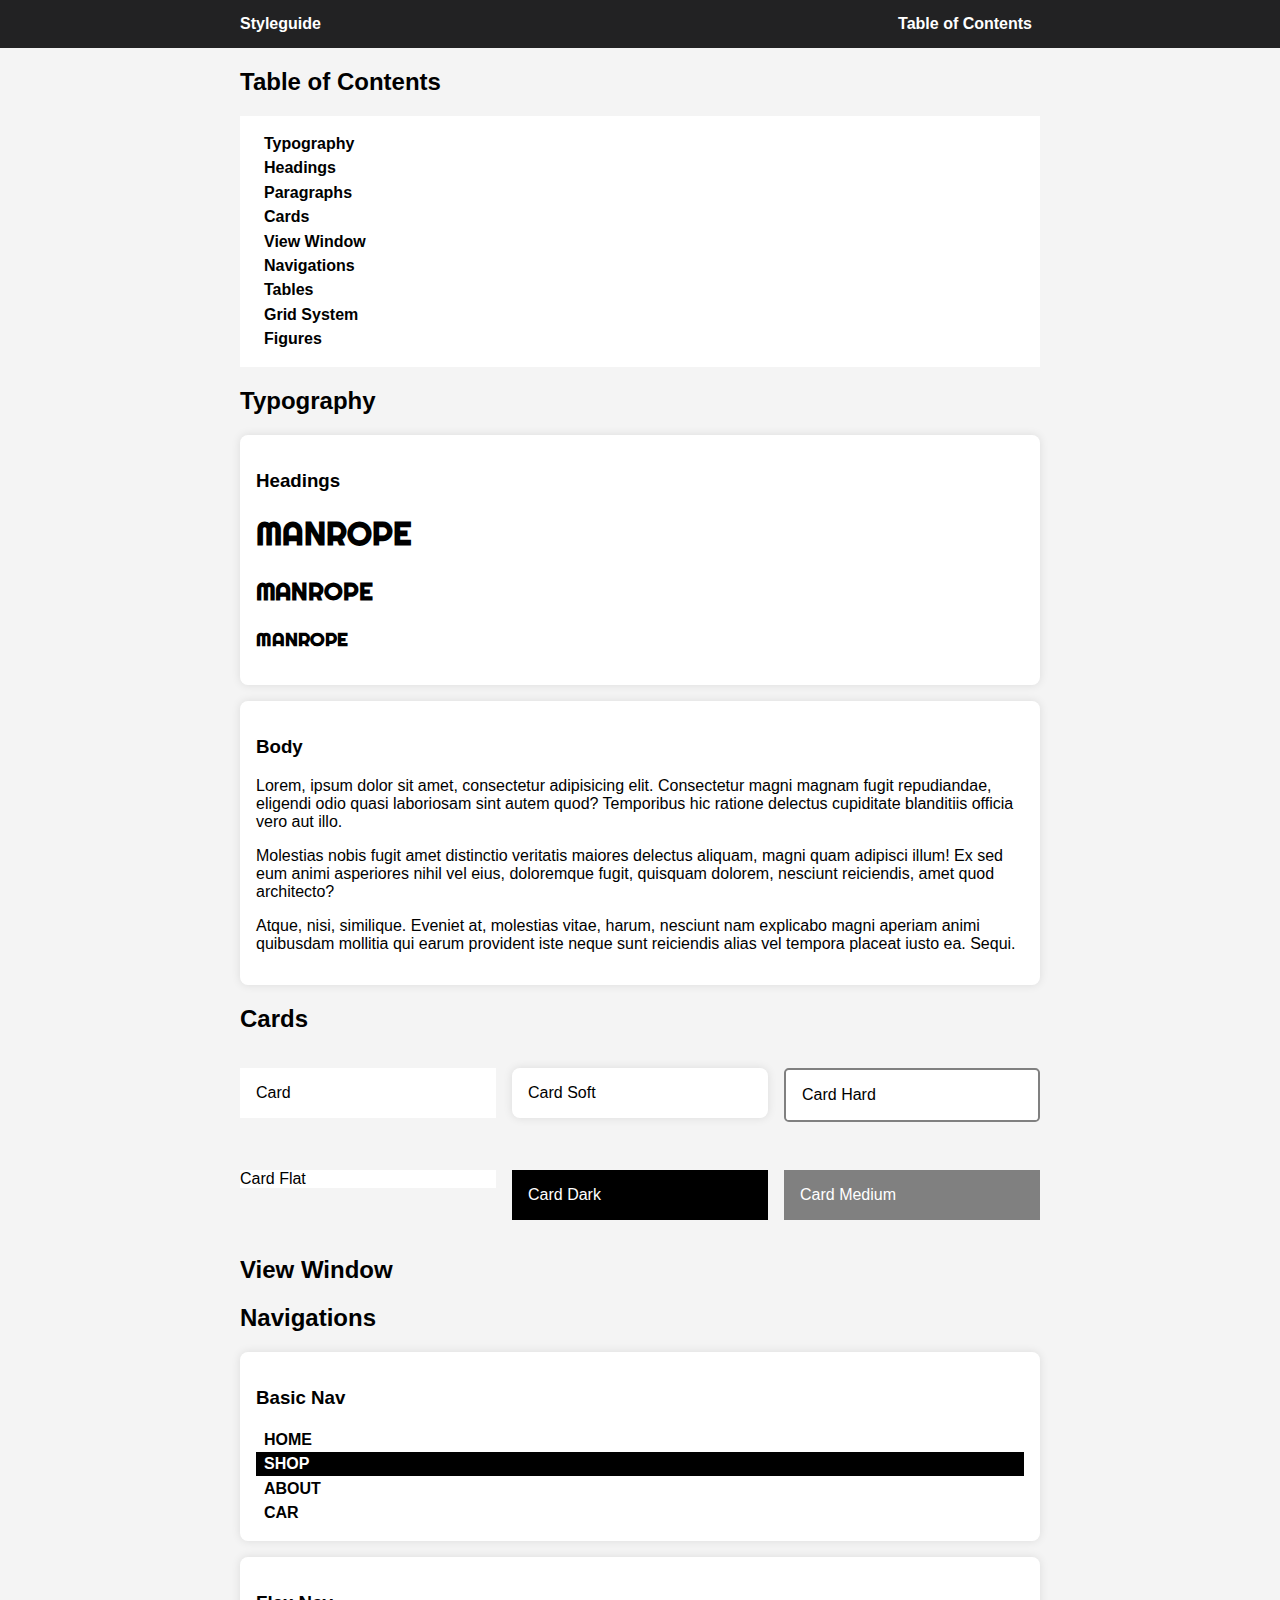
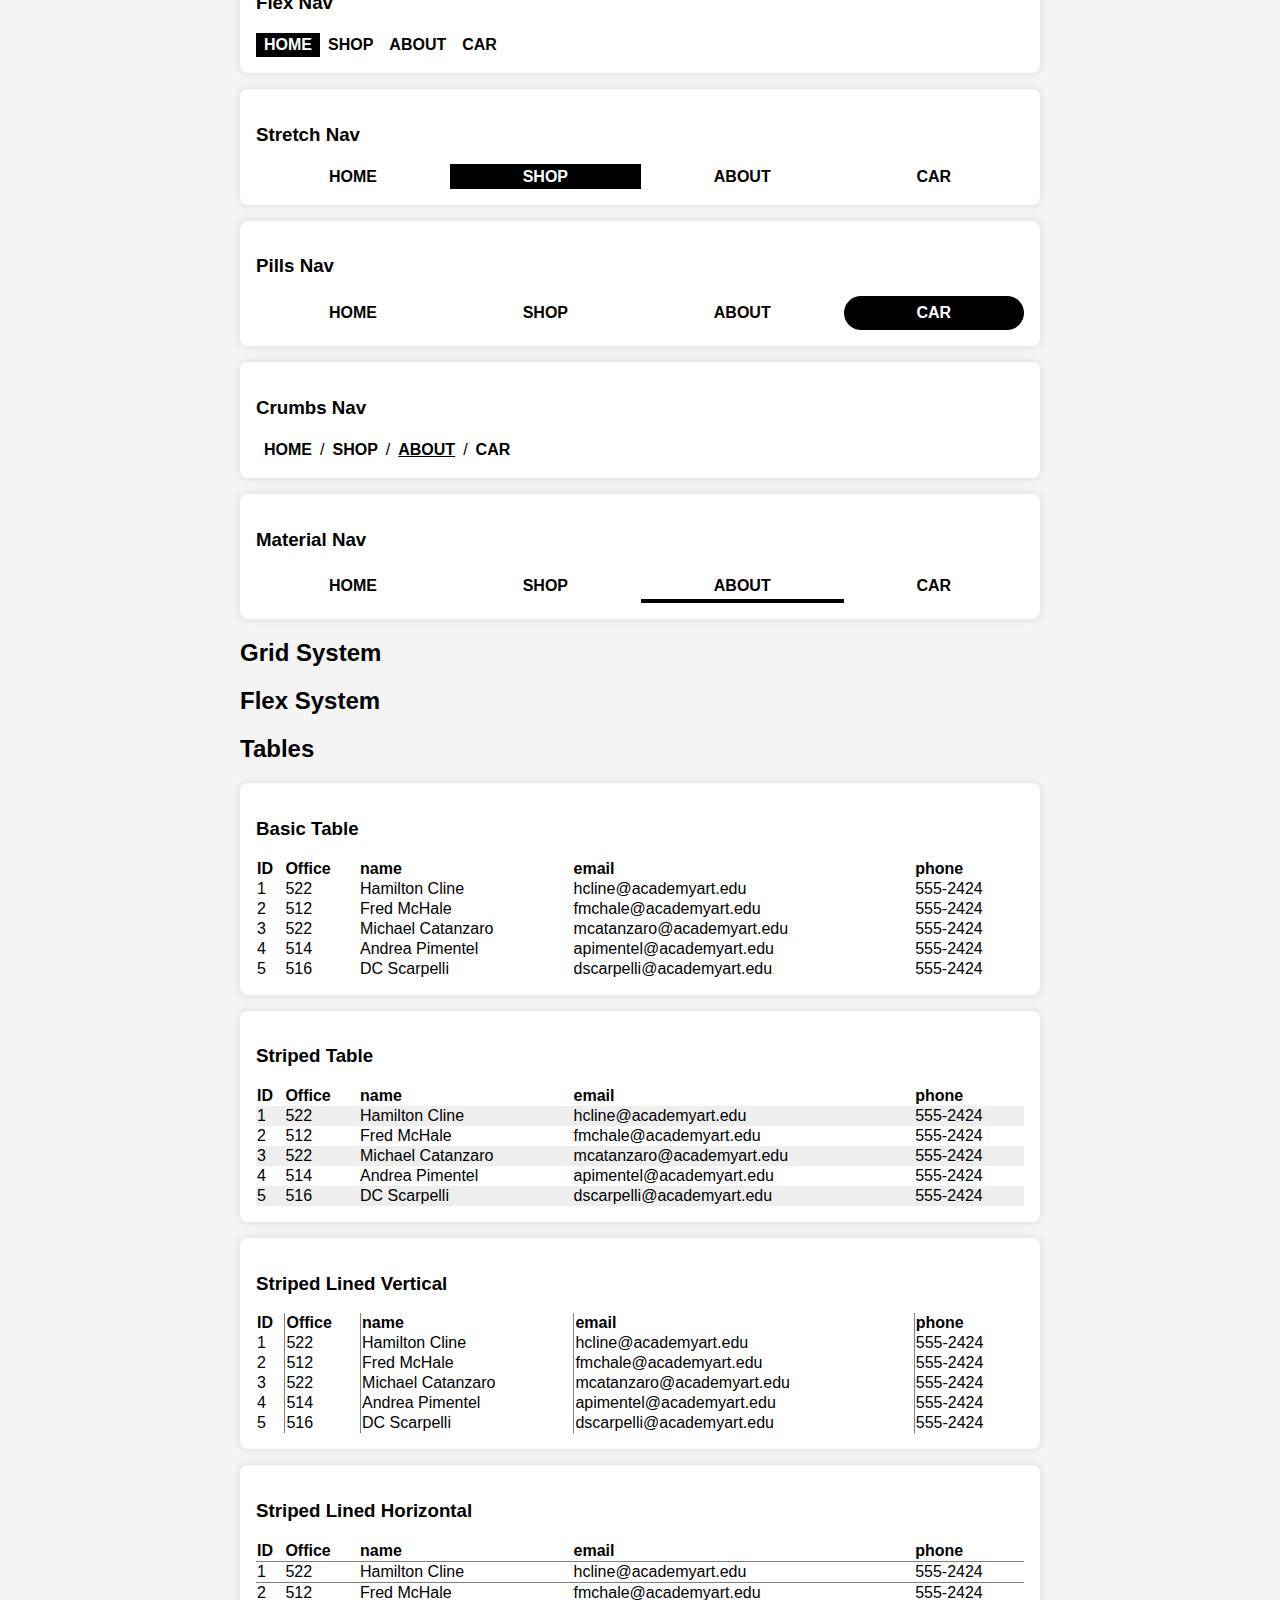
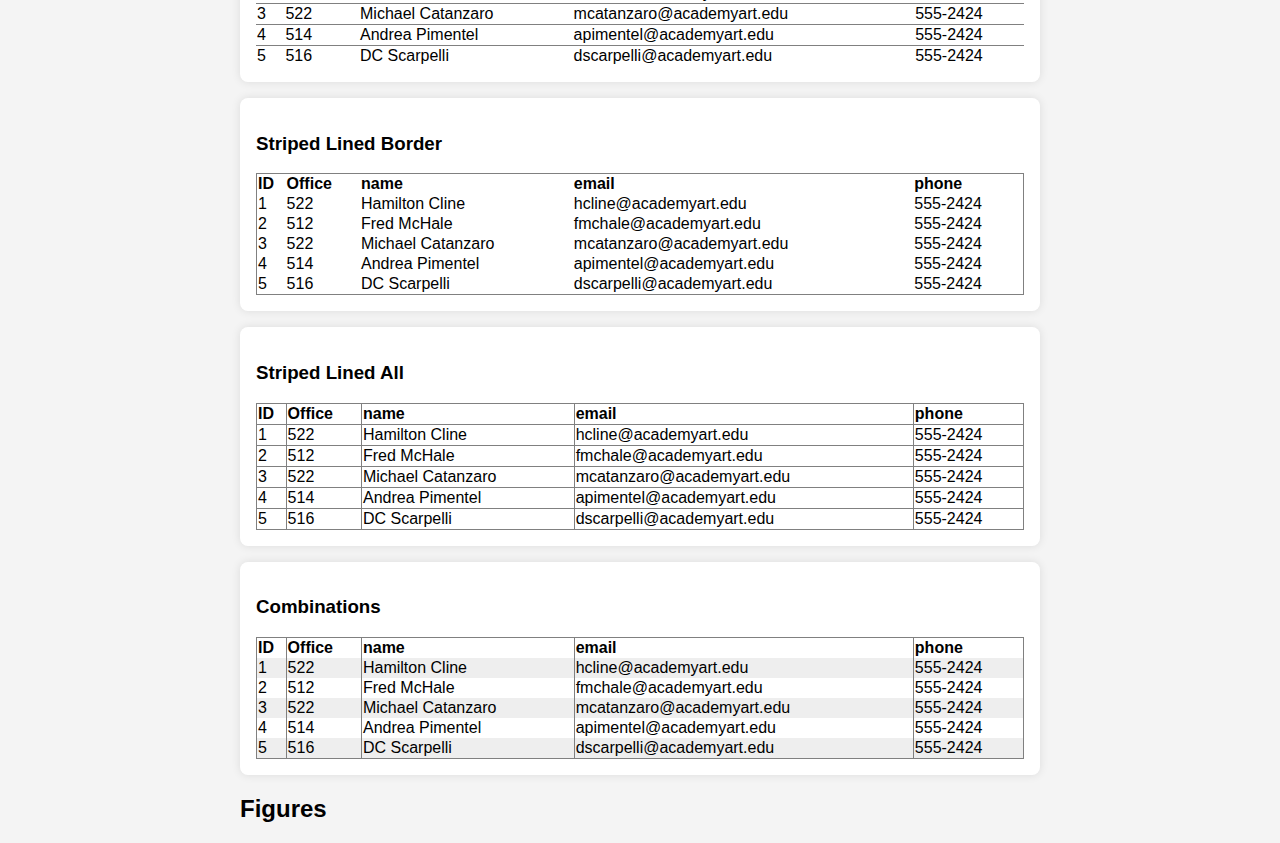
==== lu.zheng/styleguide/index.html @ 6f4f632e "first commit" ====
<!DOCTYPE html>
<html lang="en">
<head>
	<meta charset="UTF-8">
	<title>CSS Styleguide</title>

	<meta name="viewport" content="width=device-width, initial-scale=1.0">

	<link rel="stylesheet" href="../lib/css/styleguide.css">
	<link rel="stylesheet" href="../lib/css/gridsystem.css">
    <link rel="stylesheet" href="../css/storetheme.css">
    <link href="https://fonts.googleapis.com/css2?family=Abril+Fatface&family=Manrope:wght@200&family=Righteous&display=swap" rel="stylesheet">

	<script src="https://code.jquery.com/jquery-3.2.1.min.js"></script>

</head>

<body>
	 
	<header class="navbar">
		<div class="container display-flex">
			<div class="flex-none">
			   <h1>Styleguide</h1>
	        </div>
	        <div class="flex-stretch"></div>
			<nav class="flex-none nav">
			   <ul class="container display-flex">
				  <li><a href="#tablecontents">Table of Contents</a></li>
			   </ul>
			</nav>
		</div>
	</header>

	<div class="container" id="tableofcontents">
		<h2>Table of Contents</h2>
	      <div class="card">
			<nav class="nav">
			  <ul>
				<li><a href="#typography"> Typography </a></li>
			  	<li><a href="#headings"> Headings </a> </li>
			  	<li><a href="#paragraphs"> Paragraphs </a> </li>		    	
				<li><a href="#cards"> Cards </a> </li>
			    <li><a href="#viewwindow"> View Window </a> </li>
			    <li><a href="#navigations"> Navigations </a> </li>
			    <li><a href="#tables"> Tables </a> </li>
			    <li><a href="#gridsystem"> Grid System </a> </li>
			    <li><a href="#figures"> Figures </a> </li>
			  </ul>
			</nav>
		</div>
	</div>

	<div class="container" id="typography">
		<h2>Typography</h2>

		<div class="card soft" id="headings">
			<h3>Headings</h3>
            <h1 id="h1" style="font-family:'Righteous', cursive">MANROPE</h1>
            <h2 id="h1" style="font-family:'Righteous', cursive">MANROPE</h2>
            <h3 id="h1" style="font-family:'Righteous', cursive">MANROPE</h3>
        </div>

		<div class="card soft" id="paragraphs">
            <h3>Body</h3>
			<p>Lorem, ipsum dolor sit amet, consectetur adipisicing elit. Consectetur magni magnam fugit repudiandae, eligendi odio quasi laboriosam sint autem quod? Temporibus hic ratione delectus cupiditate blanditiis officia vero aut illo.</p>
			<p>Molestias nobis fugit amet distinctio veritatis maiores delectus aliquam, magni quam adipisci illum! Ex sed eum animi asperiores nihil vel eius, doloremque fugit, quisquam dolorem, nesciunt reiciendis, amet quod architecto?</p>
			<p>Atque, nisi, similique. Eveniet at, molestias vitae, harum, nesciunt nam explicabo magni aperiam animi quibusdam mollitia qui earum provident iste neque sunt reiciendis alias vel tempora placeat iusto ea. Sequi.</p>
		</div>
	</div>


	<div class="container" id="cards">
		<h2>Cards</h2>
		<div class="grid gap">
			<div class="col-xs-12 col-md-4">
				<div class="card">Card</div>
			</div>
			<div class="col-xs-12 col-md-4">
				<div class="card soft">Card Soft</div>
			</div>
			<div class="col-xs-12 col-md-4">
				<div class="card hard">Card Hard</div>
			</div>
			<div class="col-xs-12 col-md-4">
				<div class="card flat">Card Flat</div>
			</div>
			<div class="col-xs-12 col-md-4">
				<div class="card dark">Card Dark</div>
			</div>
			<div class="col-xs-12 col-md-4">
				<div class="card medium">Card Medium</div>
			</div>
        </div>
	</div>

	<div class="container" id="viewwindow">
		<h2>View Window</h2>
		
	</div>

	<div class="container" id="navigations">
		<h2>Navigations</h2>

		<script>
			const makeNav = (classes='') => {
				const links = ['HOME', 'SHOP', 'ABOUT', 'CAR'];
				let ran = Math.floor(Math.random()*links.length);
				document.write(`
				<div>
				   <nav class="${classes}">
				      <ul>
				      ${links.reduce((r,o,i)=>{
				   	  	return r+`<li class="${ran==i?'active':''}"><a href="#">${o}</a></li>`;
				      },'')}
				      </ul>
				   </nav>
				</div>
				`);
			}
		 </script>

		<div class="card soft">
			<h3>Basic Nav</h3>
			
			<script>makeNav('nav')</script>
		</div>
	
	    <div class="card soft">
			<h3>Flex Nav</h3>
            
            <script>makeNav('nav nav-flex')</script>
	    </div>
		
		<div class="card soft">
			<h3>Stretch Nav</h3>

			<script>makeNav('nav nav-stretch')</script>
		</div>

		<div class="card soft">
			<h3>Pills Nav</h3>
			
			<script>makeNav('nav nav-pills')</script>
		</div>

		<div class="card soft">
			<h3>Crumbs Nav</h3>
			
			<script>makeNav('nav nav-crumbs')</script>
		</div>

		<div class="card soft">
			<h3>Material Nav</h3>
			
			<script>makeNav('nav nav-material')</script>
		</div>

		<script>
			$("#navigations a").on("click", function(e){
				e.preventDefault();
				$(this).closest("li").addClass("active")
				  .siblings().removeClass("active")
			})
		</script>
	</div>





	<div class="container" id="cards">
		<h2>Grid System</h2>

	</div>






	<div class="container" id="cards">
		<h2>Flex System</h2>

	</div>






	<script>
	const makeTable = (classes='') => {
		const head = ['ID','Office','name','email','phone'];
		const body = [
			['522',"Hamilton Cline", 'hcline@academyart.edu','555-2424'],
			['512',"Fred McHale", 'fmchale@academyart.edu','555-2424'],
			['522',"Michael Catanzaro", 'mcatanzaro@academyart.edu','555-2424'],
			['514',"Andrea Pimentel", 'apimentel@academyart.edu','555-2424'],
			['516',"DC Scarpelli", 'dscarpelli@academyart.edu','555-2424'],			
		];

		// let ran = Math.floor(Math.random()*iinks.length);	
		document.write(`
			<table class="${classes}">
			<thead><tr>${head.reduce((r,o)=>r+`<th>${o}</th>`,'')}</tr></thead>
			<tbody>${body.reduce((r,o,i)=>r+
				`<tr>${
					[i+1,...o].reduce((r,o)=>r+`<td>${o}</td>`,'')
				}</tr>`,'')
			}</tbody>
		</table>
		`);
	}
	</script>
	<div class="container" id="tables">
		<h2>Tables</h2>

		<div class="card soft">
			<h3>Basic Table</h3>
			
			<script>makeTable("table")</script>
		</div>

		<div class="card soft">
			<h3>Striped Table</h3>
			
			<script>makeTable("table striped")</script>
		</div>

		<div class="card soft">
			<h3>Striped Lined Vertical</h3>
			
			<script>makeTable("table lined vertical")</script>
		</div>

		<div class="card soft">
			<h3>Striped Lined Horizontal</h3>
			
			<script>makeTable("table lined horizontal")</script>
		</div>

		<div class="card soft">
			<h3>Striped Lined Border</h3>
			
			<script>makeTable("table lined border")</script>
		</div>

		<div class="card soft">
			<h3>Striped Lined All</h3>
			
			<script>makeTable("table lined all")</script>
		</div>

		<div class="card soft">
			<h3>Combinations</h3>
			
			<script>makeTable("table lined vertical border striped")</script>
		</div>




	<div class="container" id="cards">
		<h2>Figures</h2>

	</div>

</body>


</html>
---- lu.zheng/lib/css/styleguide.css ----
*, *::after, *::before {
	box-sizing: border-box;
}

:root {
	--color-neutral-light:#eee;
	--color-neutral-medium:gray;
	--color-neutral-dark:black;

	--color-black: #000;
	--color-white: #fff;

	--header-height: 3rem;
	--spacing: 1rem;



/*	--font-serif: Helvetica, Arial, sans-serif;*/
	--font-sans: Helvetica, Arial, sans-serif;
}

body {
	margin: 0;
	font-size: 100%;
	font-family: var(--font-sans);
}

h1,
h2,
h3,
h4,
h5,
h6 {
   font-family: var(--font-sans);
}

a {
	color: inherit;
	font-weight: bold;
	text-decoration: none;
}

a:hover {
	text-decoration: underline;
}






/* LAYOUT CLASSES */

.container {
	max-width: 800px;
	margin-right: auto;
	margin-left: auto;
}



.display-flex { display:flex; }
.display-inline-flex { display:inline-flex; }
.display-block { display:block }
.display-inline-block { display:inline-block; }

.flex-stretch { flex: 1 1 auto; }
.flex-none { flex: none; }



.flex-align-center { align-items: center; }
.flex-justify-center { justify-content: center; }



/* COMPOMENT CLASS */

.nav ul {
	list-style-type: none;
	margin-top: 0;
	margin-bottom: 0;
	padding-left: 0;

}
	.nav a {
		display: block;
		padding: 0.2em 0.5em;

	}
	.nav a:hover {
		background-color: black;
		color: white;
		text-decoration: none;
	}

	.nav .active a {
		background-color:black ;
		color: white;
	}

.nav-material ul,
.nav-crumbs ul,
.nav-pills ul,
.nav-stretch ul,
.nav-flex ul {
	display: flex;
}

.nav-pills li,
.nav-material li,
.nav-stretch li {
	flex: 1 1 auto;
	text-align: center;
}

.nav-pills a {
	border-radius: 2em;
	padding: 0.5em 1em;
}

.nav-crumbs a {
	display: inline-block;
}
.nav-crumbs .active a,
.nav-crumbs a:hover {
	background-color: transparent;
	color: inherit;
	text-decoration: underline;
}
.nav-crumbs li:not(:first-child)::before {
	content: '/';
}

.nav-material a {
	padding: 0.5em 1em;
	position: relative;
}
.nav-material .active a {
	background-color: transparent;
	color:  inherit;
}
.nav-material a:hover {
	background-color: #e8e8e8;
	color: inherit;
}
.nav-material a::after {
	content: '';
	position: absolute;
	bottom: 0;
	left: 0;
	width: 100%;
	height: 0;
	background-color: black;
	transition: all 0.3s;
}
.nav-material .active a::after {
	height: 4px;
}


.navbar {
	background-color: #222223;
    color: var(--color-white);
    line-height: var(--header-height);
}

	.navbar h1 {
		font-size:1em;
		margin:0;
		font-family: var(--font-sans);
	}

	.navbar a {
		padding: 0 0.5em;
	}



/* CARD */

.card {
	background-color: var(--color-white);
	margin-top: 1em;
	margin-bottom: 1em;
	padding: 1em;
	overflow: hidden;
	position: relative;
}

	.card.soft {
		border-radius: 0.5em;
		box-shadow: 0 0 10px rgba(0, 0, 0, 0.1);
	}


	.card.hard {
		border-radius: 0.3em;
		border: 2px solid var(--color-neutral-medium);
	}


	.card.dark {
		background-color: var(--color-neutral-dark);
		color: white;
	}

	.card.medium {
		background-color: var(--color-neutral-medium);
		color: white;
	}

	.card.flat {
		padding: 0;
	}



/* VIEW-WINDOW */

.view-window {
	height: 10vh;
	position: relative;
	overflow: hidden;
	background-size: cover;
	background-position: center;
	background-attachment: fixed;

}



/*   TABLES   */

.table {
	width: 100%;
	border-collapse: collapse;
}
.table th,
.table td {
	text-align: left;
	padding: 0.2em, 0.5em;
}

.table.striped tbody tr:nth-child(odd) {
	background-color: var(--color-neutral-light);
}

.table.lined.all th:not(:first-child),
.table.lined.all td:not(:first-child),
.table.lined.vertical th:not(:first-child),
.table.lined.vertical td:not(:first-child) {
	border-left: 1px solid var(--color-neutral-medium);
}

.table.lined.horizontal tbody tr,
.table.lined.horizontal tbody tr {
	border-top: 1px solid var(--color-neutral-medium);
}

.table.lined.all tbody tr,
.table.lined.all tbody tr {
	border-top: 1px solid var(--color-neutral-medium);
}

.table.lined.all,
.table.lined.border {
	border: 1px solid var(--color-neutral-medium);
}
---- lu.zheng/lib/css/gridsystem.css ----
.grid {
	display: grid;
	grid-template-columns: repeat(12, 1fr);
}

.grid.ten {
   	grid-template-columns: repeat(10, 1fr);
}

.grid.gap {
	--grid-gap: 1em;
	grid-gap: var(--grid-gap);
	gap: var(--grid-gap);
}

/* Extra Small */
@media (min-width:0) { 
    .gap.xs-large { --grid-gap:2em; }
    .gap.xs-medium { --grid-gap:1em; }
    .gap.xs-small { --grid-gap:0.5em; }

    .col-xs-0 { display:none; }
    .col-xs-1 { grid-column: span 1; }
    .col-xs-2 { grid-column: span 2; }
    .col-xs-3 { grid-column: span 3; }
    .col-xs-4 { grid-column: span 4; }
    .col-xs-5 { grid-column: span 5; }
    .col-xs-6 { grid-column: span 6; }
    .col-xs-7 { grid-column: span 7; }
    .col-xs-8 { grid-column: span 8; }
    .col-xs-9 { grid-column: span 9; }
    .col-xs-10 { grid-column: span 10; }
    .col-xs-11 { grid-column: span 11; }
    .col-xs-12 { grid-column: span 12; }
}

/* Small */
@media (min-width:380px) {
    .gap.sm-large { --grid-gap:2em; }
    .gap.sm-medium { --grid-gap:1em; }
    .gap.sm-small { --grid-gap:0.5em; }

    .col-sm-0 { display:none; }
    .col-sm-1 { grid-column: span 1; }
    .col-sm-2 { grid-column: span 2; }
    .col-sm-3 { grid-column: span 3; }
    .col-sm-4 { grid-column: span 4; }
    .col-sm-5 { grid-column: span 5; }
    .col-sm-6 { grid-column: span 6; }
    .col-sm-7 { grid-column: span 7; }
    .col-sm-8 { grid-column: span 8; }
    .col-sm-9 { grid-column: span 9; }
    .col-sm-10 { grid-column: span 10; }
    .col-sm-11 { grid-column: span 11; }
    .col-sm-12 { grid-column: span 12; }
}

/* Medium */
@media (min-width:550px) {
	.gap.md-large { --grid-gap:2em; }
    .gap.md-medium { --grid-gap:1em; }
    .gap.md-small { --grid-gap:0.5em; }

    .col-md-0 { display:none; }
    .col-md-1 { grid-column: span 1; }
    .col-md-2 { grid-column: span 2; }
    .col-md-3 { grid-column: span 3; }
    .col-md-4 { grid-column: span 4; }
    .col-md-5 { grid-column: span 5; }
    .col-md-6 { grid-column: span 6; }
    .col-md-7 { grid-column: span 7; }
    .col-md-8 { grid-column: span 8; }
    .col-md-9 { grid-column: span 9; }
    .col-md-10 { grid-column: span 10; }
    .col-md-11 { grid-column: span 11; }
    .col-md-12 { grid-column: span 12; }
}

/* Large */
@media (min-width:900px) {
    .gap.lg-large { --grid-gap:2em; }
    .gap.lg-medium { --grid-gap:1em; }
    .gap.lg-small { --grid-gap:0.5em; }

    .col-lg-0 { display:none; }
    .col-lg-1 { grid-column: span 1; }
    .col-lg-2 { grid-column: span 2; }
    .col-lg-3 { grid-column: span 3; }
    .col-lg-4 { grid-column: span 4; }
    .col-lg-5 { grid-column: span 5; }
    .col-lg-6 { grid-column: span 6; }
    .col-lg-7 { grid-column: span 7; }
    .col-lg-8 { grid-column: span 8; }
    .col-lg-9 { grid-column: span 9; }
    .col-lg-10 { grid-column: span 10; }
    .col-lg-11 { grid-column: span 11; }
    .col-lg-12 { grid-column: span 12; }
}

/* Extra Large */
@media (min-width:1200px) {
	.gap.xl-large { --grid-gap:2em; }
    .gap.xl-medium { --grid-gap:1em; }
    .gap.xl-small { --grid-gap:0.5em; }

    .col-xl-0 { display:none; }
    .col-xl-1 { grid-column: span 1; }
    .col-xl-2 { grid-column: span 2; }
    .col-xl-3 { grid-column: span 3; }
    .col-xl-4 { grid-column: span 4; }
    .col-xl-5 { grid-column: span 5; }
    .col-xl-6 { grid-column: span 6; }
    .col-xl-7 { grid-column: span 7; }
    .col-xl-8 { grid-column: span 8; }
    .col-xl-9 { grid-column: span 9; }
    .col-xl-10 { grid-column: span 10; }
    .col-xl-11 { grid-column: span 11; }
    .col-xl-12 { grid-column: span 12; }
}
---- lu.zheng/css/storetheme.css ----
:root {
	--color-offwhite: #f4f4f4;

	--color-neutral-light:#eee;
	--color-neutral-medium:gray;
	--color-neutral-dark:black;
}

body {
	background-color: var(--color-offwhite);
}

/*#quote {
	background-color: #BE9B0F;
	text-align: center;
	color: #FFF;
}

.shop-item img {
  margin-left: auto;
  margin-right: auto;
  display: block;
}

@media (max-width: 800px) {
	.container {
		padding-left: 1em;
		padding-right: 1em;
	}
	.navbar h1 {
		padding-left: 1em;
	} 
		
}
	
@media (max-width: 400px) {
	.navbar .display-flex {
		display: block;
	}
	.navbar .nav li {
		line-height: 2em;
	}
}

.figure.product {
	border-radius: 0.5em;
	box-shadow: 0 2px 5px rgba(0,0,0,0.1);
	overflow: hidden;
}

.product-overlay {
	position: relative;
	overflow: hidden;
}
.product-overlay figcaption {
	position: absolute;
	top: 0;
	left: 0;
	width: 100%;
	height: 100%;
	background-color: rgba(0, 0, 0, 0.7);
	opacity: 0;
	transition: all 0.3s;
	display: flex;
	align-items: center;
	justify-content: center;
}
.product-overlay:hover figcaption {
	opacity: 1;
}
.product-overlay .caption-body {
	background-color: white;
	border-radius: 0.5em;
	padding: 1em;
	transform:translateY(2em);
	transition: all 0.3s;
}
.product-overlay:hover .caption-body {
		transform:translateY(0);
}

.product-overlay img {
	transform:scale(1,1);
	transition: all 0.3s;
}
.product-overlay:hover img {
	transform:scale(1.4,1.4);
}

@media (max-width: 600px) {
	.product-overlay figcaption {
		position: relative;
		display: block;
		top: initial;
		left: initial;
		width: 100%;
		height: initial;
		opacity: 1;
		background-color: initial;
	}

	.product-overlay .caption-body {
		transform: none;
		padding: 0;
	}
}
*/
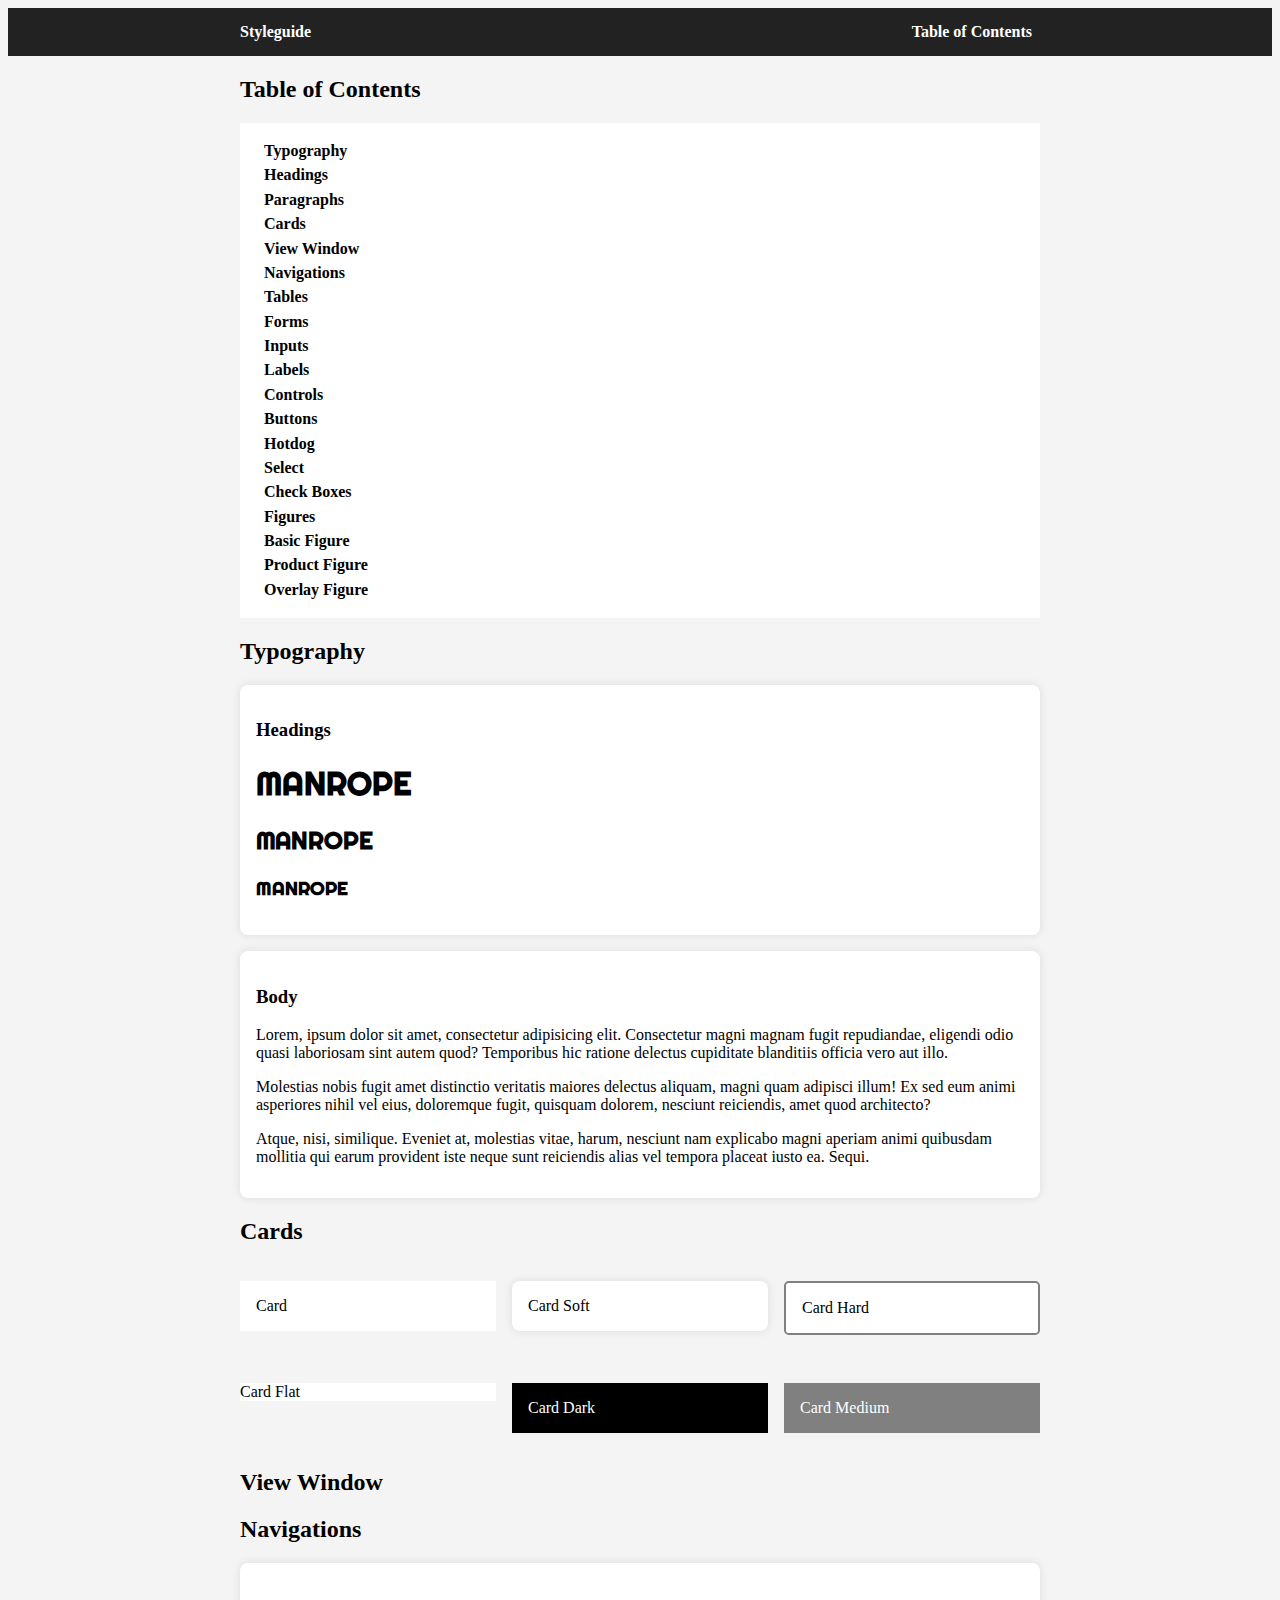
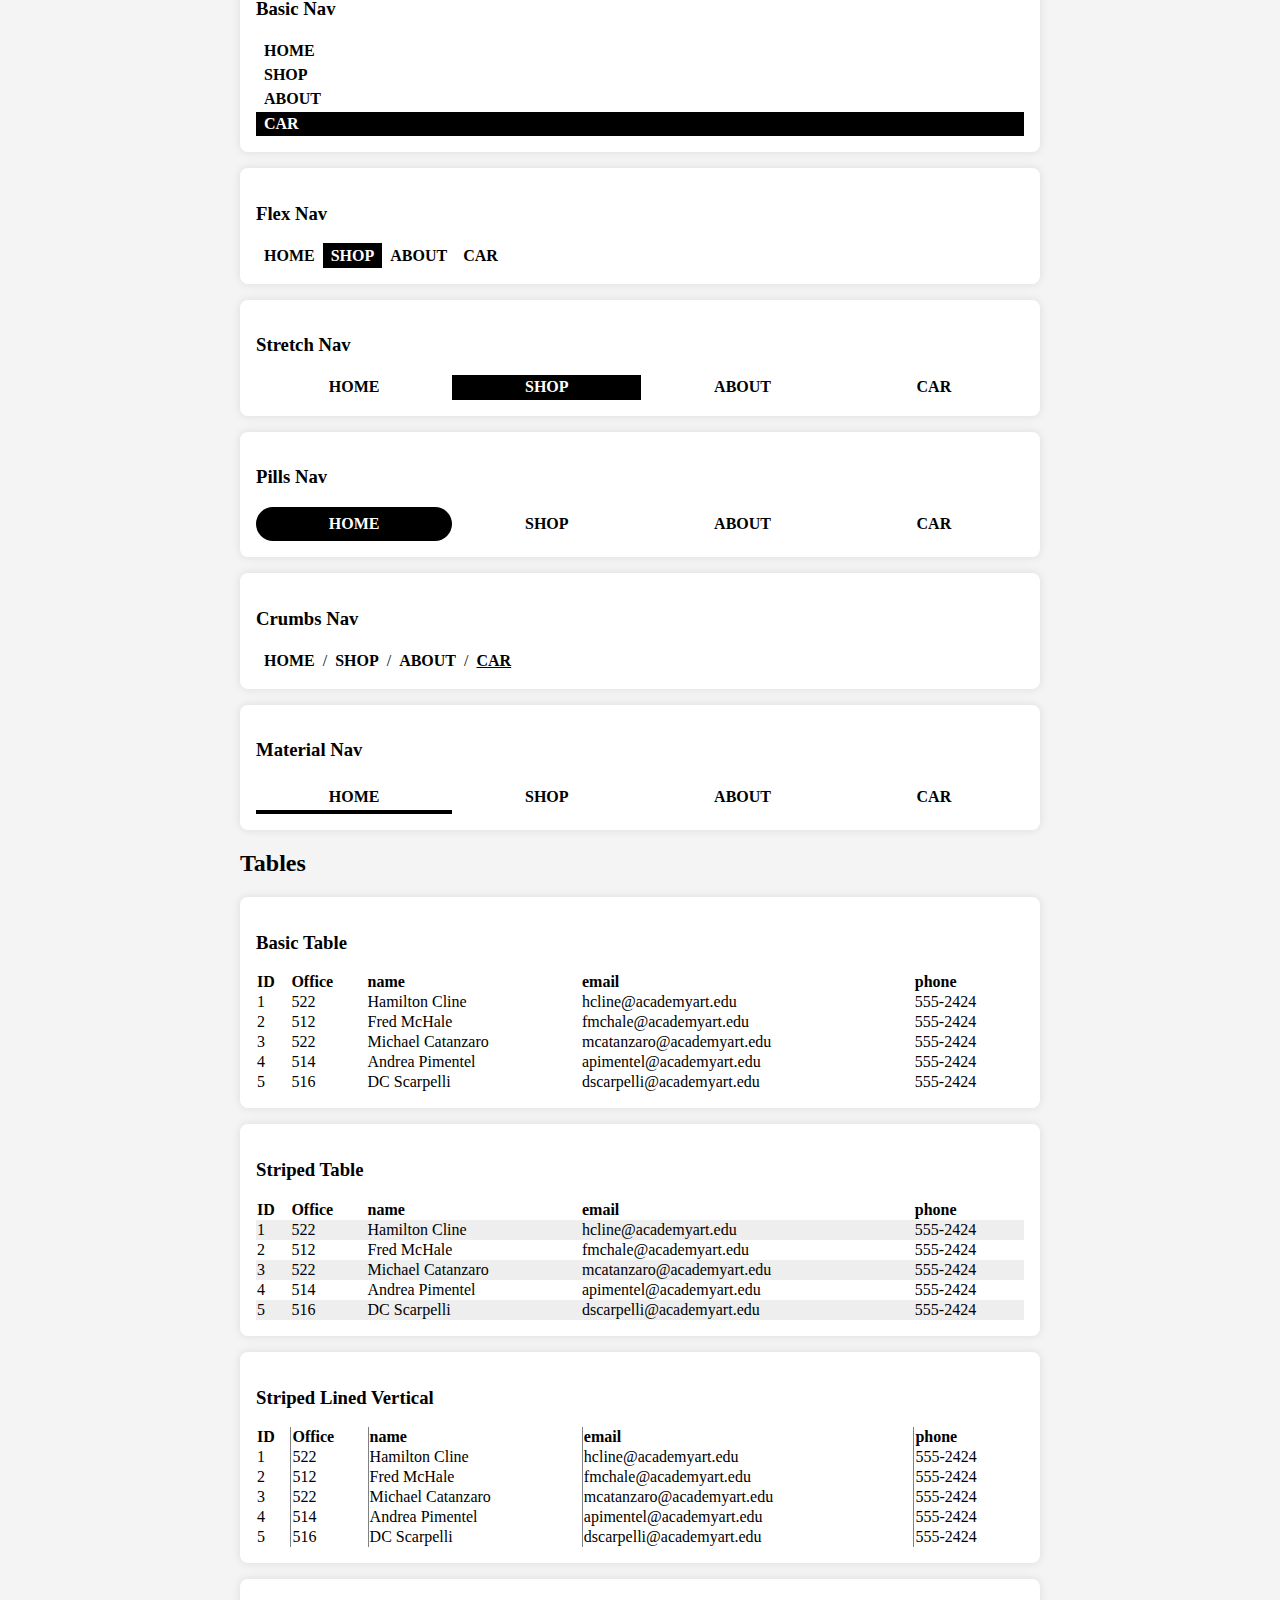
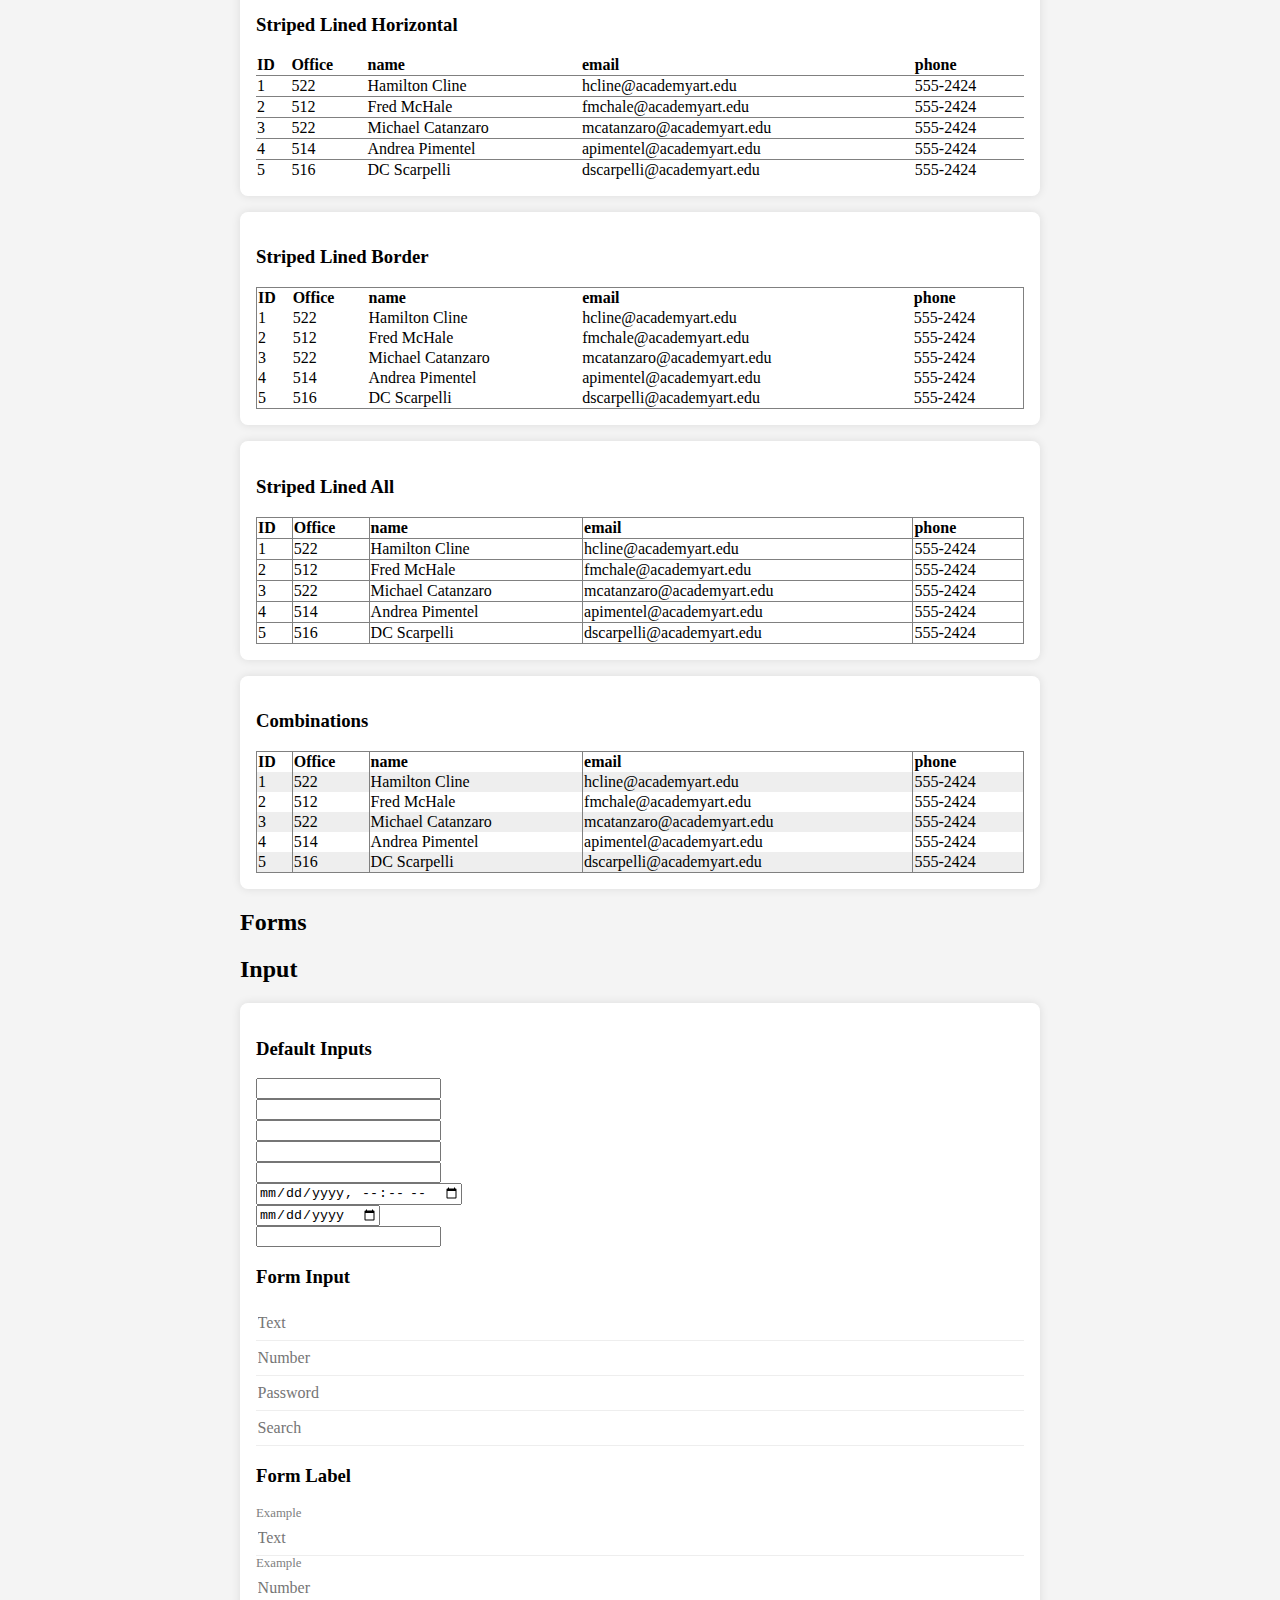
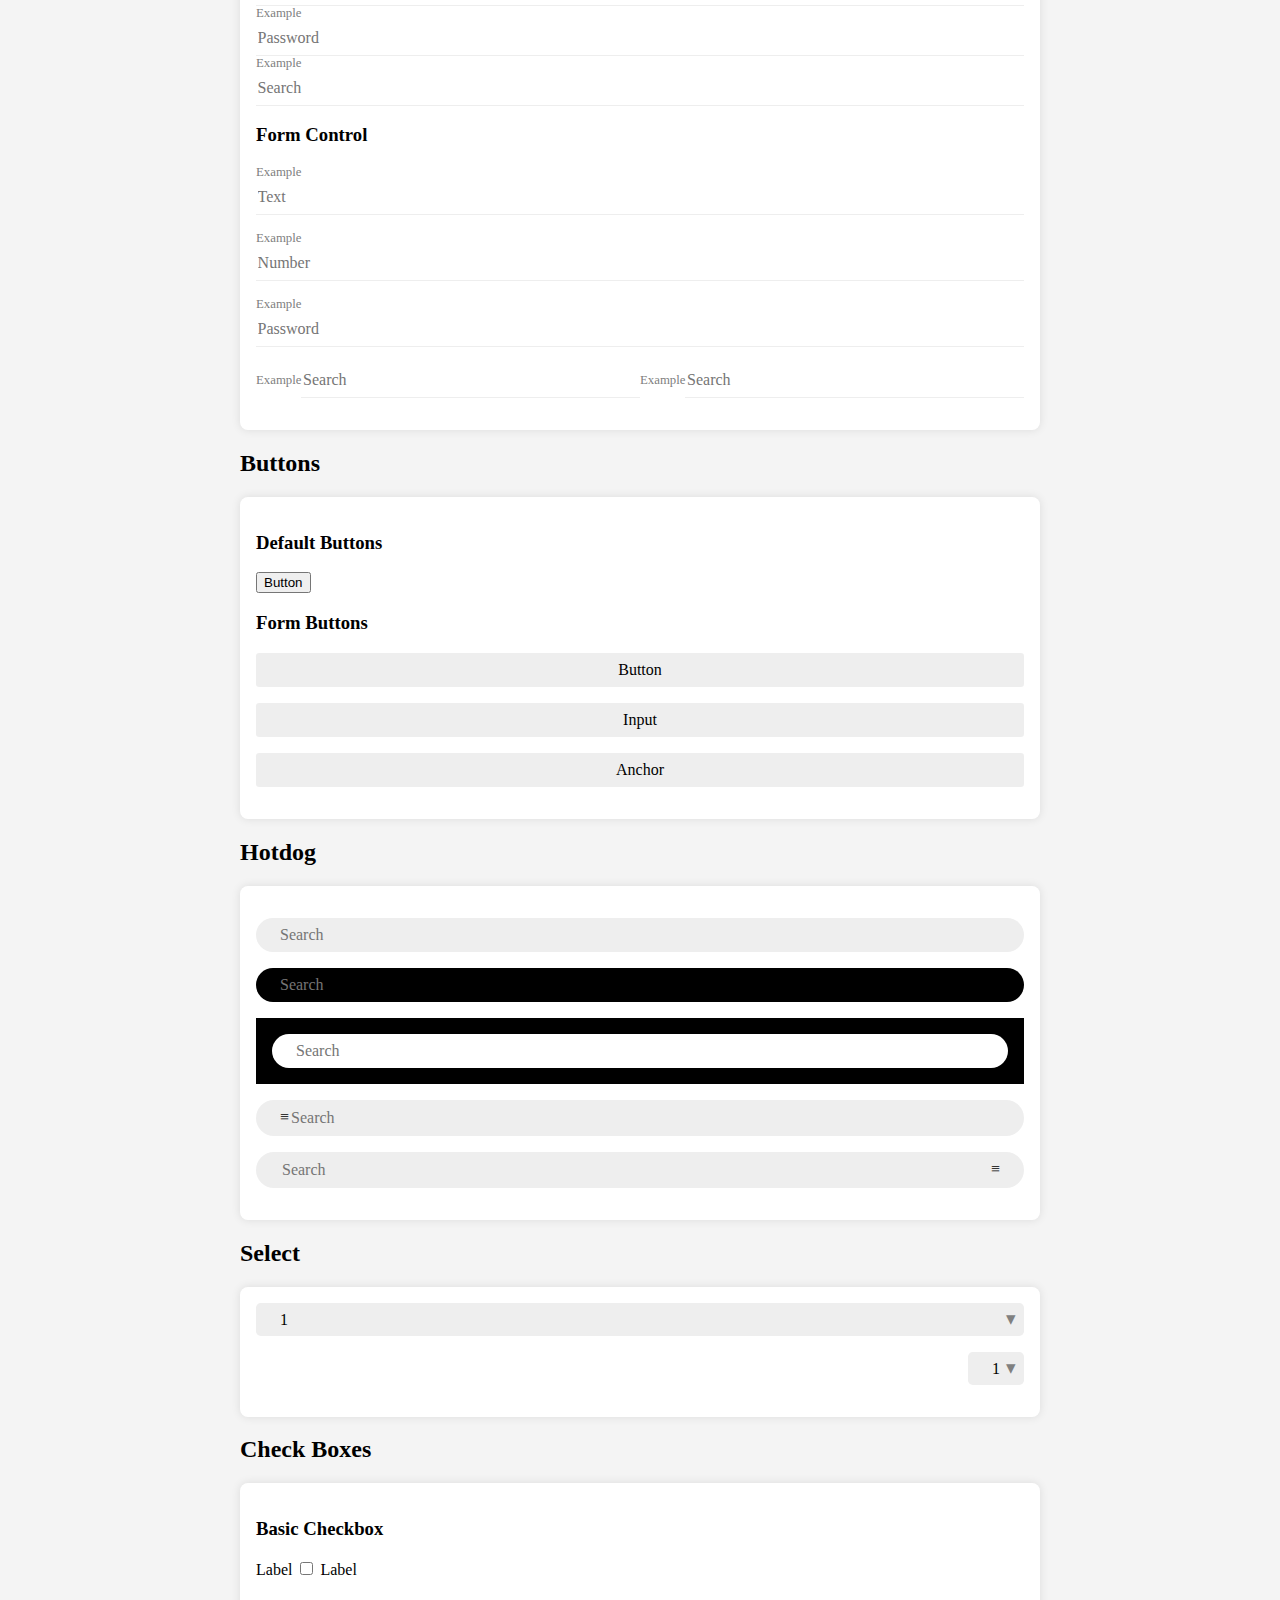
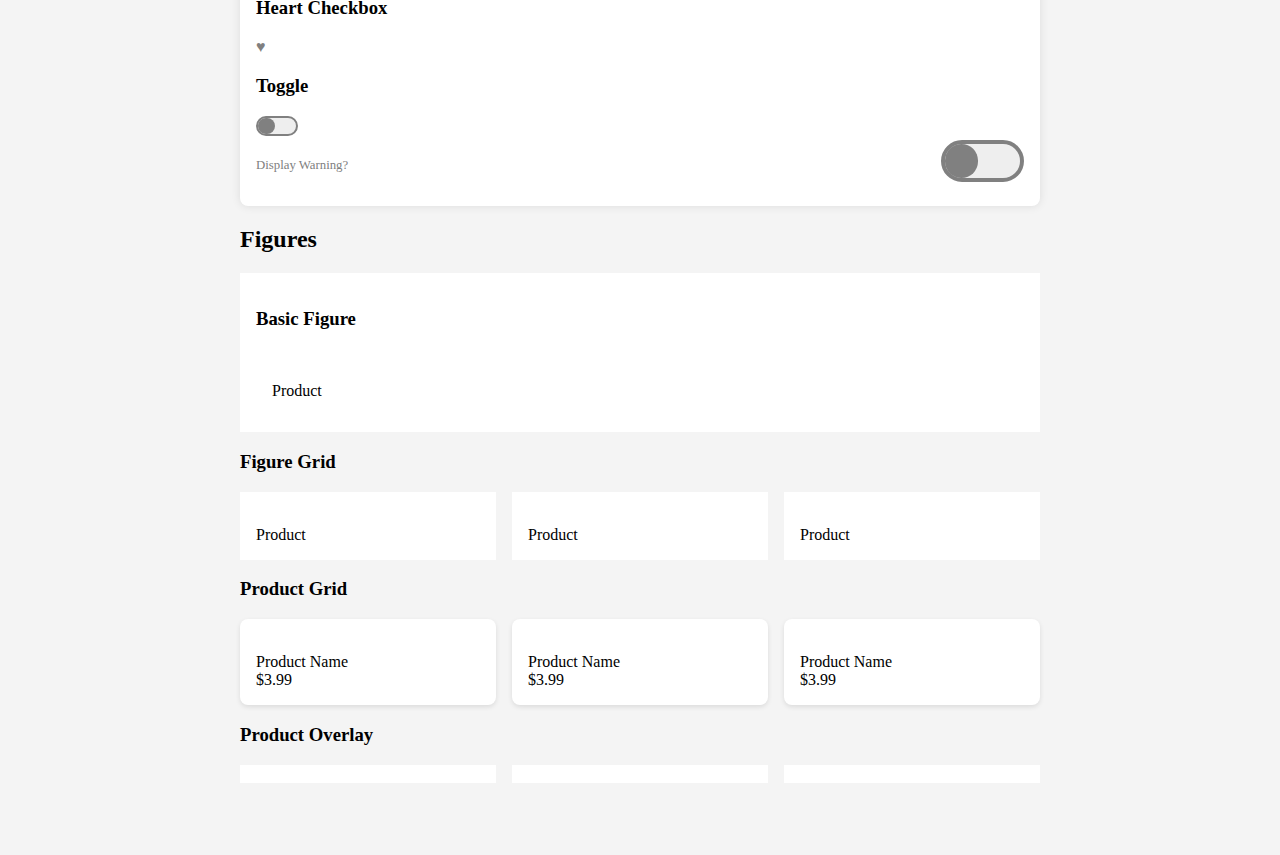
==== commit e4799abe: "module6 review" ====
--- a/lu.zheng/styleguide/index.html
+++ b/lu.zheng/styleguide/index.html
@@ -36,15 +36,25 @@
 	      <div class="card">
 			<nav class="nav">
 			  <ul>
-				<li><a href="#typography"> Typography </a></li>
-			  	<li><a href="#headings"> Headings </a> </li>
-			  	<li><a href="#paragraphs"> Paragraphs </a> </li>		    	
+				<li><a href="#typography"> Typography </a></li>	 
+				<li><a href="#headings">Headings</a></li>
+				<li><a href="#paragraphs">Paragraphs</a></li>   	
 				<li><a href="#cards"> Cards </a> </li>
 			    <li><a href="#viewwindow"> View Window </a> </li>
 			    <li><a href="#navigations"> Navigations </a> </li>
 			    <li><a href="#tables"> Tables </a> </li>
-			    <li><a href="#gridsystem"> Grid System </a> </li>
-			    <li><a href="#figures"> Figures </a> </li>
+                <li><a href="#forms">Forms</a></li>
+            	<li><a href="#inputs">Inputs</a></li>
+            	<li><a href="#labels">Labels</a></li>
+            	<li><a href="#controls">Controls</a></li>
+            	<li><a href="#buttons">Buttons</a></li>
+            	<li><a href="#hotdog">Hotdog</a></li>
+            	<li><a href="#select">Select</a></li>
+            	<li><a href="#checkboxes">Check Boxes</a></li>
+            	<li><a href="#figures">Figures</a></li>  
+            	<li><a href="#basic">Basic Figure</a></li>
+            	<li><a href="#product">Product Figure</a></li>
+            	<li><a href="#overlay">Overlay Figure</a></li>   
 			  </ul>
 			</nav>
 		</div>
@@ -167,27 +177,6 @@
 
 
 
-
-	<div class="container" id="cards">
-		<h2>Grid System</h2>
-
-	</div>
-
-
-
-
-
-
-	<div class="container" id="cards">
-		<h2>Flex System</h2>
-
-	</div>
-
-
-
-
-
-
 	<script>
 	const makeTable = (classes='') => {
 		const head = ['ID','Office','name','email','phone'];
@@ -257,12 +246,319 @@
 			<script>makeTable("table lined vertical border striped")</script>
 		</div>
 
-
-
-
-	<div class="container" id="cards">
+	</div>
+
+
+ 	<div class="container" id="forms">
+ 		<h2>Forms</h2>
+
+ 		<h2>Input</h2>
+
+		<div class="card soft">
+			<h3>Default Inputs</h3>
+			<form>
+				<input type="text"><br>
+				<input type="number"><br>
+				<input type="password"><br>
+				<input type="url"><br>
+				<input type="email"><br>
+				<input type="datetime-local"><br>
+				<input type="date"><br>
+				<input type="search"><br>
+			</form>
+
+			<h3 id="inputs">Form Input</h3>
+			<form>
+				<input type="text" placeholder="Text" class="form-input">
+				<input type="number" placeholder="Number" class="form-input">
+				<input type="password" placeholder="Password" class="form-input"> 
+				<input type="search" placeholder="Search" class="form-input">
+			</form>
+
+			<h3 id="labels">Form Label</h3>
+			<form>
+				<label class="form-label">Example</label>
+				<input type="text" placeholder="Text" class="form-input">
+				<label class="form-label">Example</label>
+				<input type="number" placeholder="Number" class="form-input">
+				<label class="form-label">Example</label>
+				<input type="password" placeholder="Password" class="form-input">
+				<label class="form-label">Example</label> 
+				<input type="search" placeholder="Search" class="form-input"> 
+			</form>
+
+			<h3 id="controls">Form Control</h3>
+			<form>
+				<div class="form-control">
+				   <label class="form-label">Example</label>
+				   <input type="text" placeholder="Text" class="form-input">
+			    </div>
+			    <div class="form-control">
+				   <label class="form-label">Example</label>
+				   <input type="number" placeholder="Number" class="form-input">
+			    </div>
+			    <div class="form-control">
+				   <label class="form-label">Example</label>
+				   <input type="password" placeholder="Password" class="form-input">
+				</div>
+				<div class="form-control display-flex flex-align-center">
+					<div class="flex-none">
+				       <label class="form-label">Example</label>
+				    </div>
+					<div class="flex-stretch">
+                       <input type="search" placeholder="Search" class="form-input">
+                   </div>
+
+                   <div class="flex-none">
+				       <label class="form-label">Example</label>
+				   </div>
+				   <div class="flex-stretch"> 
+				       <input type="search" placeholder="Search" class="form-input">
+				   </div>
+
+				</div>
+			</form>
+		</div>
+	</div>
+
+    
+    <div class="container" id="buttons">
+    <h2>Buttons</h2>
+
+	<div class="card soft">
+		<h3>Default Buttons</h3>
+		
+		<button>Button</button>
+
+	    <h3>Form Buttons</h3>
+
+	    <div class="form-control">
+	        <button type="button" class="form-button">Button</button>
+	    </div>
+
+	    <div class="form-control">
+	        <input type="button" class="form-button" value="Input">
+	    </div>
+
+	    <div class="form-control">
+	       <a href="#" class="form-button">Anchor</a>
+	    </div>
+	</div>
+	</div>
+
+    <div class="container" id="hotdog">
+    <h2>Hotdog</h2>
+
+	<div class="card soft">
+		<div class="form-control">
+			<form>
+				<input type="search" class="hotdog" placeholder="Search"> 
+			</form>
+		</div>
+
+		<div class="form-control">
+			<form>
+				<input type="search" class="hotdog dark" placeholder="Search"> 
+			</form>
+		</div>
+
+		<div class="form-control">
+			<form class= "card dark">
+				<input type="search" class="hotdog light" placeholder="Search"> 
+			</form>
+		</div>
+
+		<div class="form-control">
+			<form class="hotdog">
+				<span>&equiv;</span>
+				<input type="search" placeholder="Search">
+			</form>
+		</div>
+
+		<div class="form-control">
+			<form class="hotdog">
+				<input type="search" placeholder="Search">
+				<span>&equiv;</span>
+			</form>
+		</div>
+	</div>
+	</div>
+
+
+	<div class="container" id="select">
+    <h2>Select</h2>
+
+	<div class="card soft">
+		<div class="form-select">
+		   <select>
+			   <option>1</option>
+			   <option>2</option>
+			   <option>3</option>
+			   <option>4</option>
+		    </select>
+	    </div> 
+	    <div class="form-control display-flex">
+	    	<div class="flex-stretch"></div>
+	    	<div class="flex-none">
+	    		<div class="form-select">
+		    		<select>
+				    	<option>1</option>
+				   		<option>2</option>
+				   		<option>3</option>
+				   		<option>4</option>
+			    	</select>
+	    	    </div>
+	        </div>
+	    </div>
+    </div>
+	</div>
+
+	<div class="container" id="checkboxes">
+	<h2>Check Boxes</h2>
+
+	<div class="card soft">
+		<h3>Basic Checkbox</h3>
+		<label> Label <input type="checkbox" id="input-1"></label>
+		<label for="input-1"> Label </label>
+
+		<h3>Heart Checkbox</h3>
+		<div class="favorite">
+			<input type="checkbox" id="heart-example" class="hidden">
+			<label for="heart-example">&hearts;</label>
+		</div>
+
+		<h3>Toggle</h3>
+		<div class="toggle">
+			<input type="checkbox" id="toggle-1" class="hidden">
+			<label for="toggle-1"></label>
+		</div>
+		<div class="display-flex flex-align-center">
+			<div class="flex-stretch">
+			    <label for="toggle-2" class="form-label">Display Warning?</label>
+		    </div>
+			
+            <div class="flex-none">
+				<div class="toggle" style="font-size: 2em">
+			       <input type="checkbox" id="toggle-2" class="hidden">
+			       <label for="toggle-2"></label>
+		        </div>
+	        </div>
+		</div>
+	</div>
+	</div>
+
+	<div class="container" id="figures">
 		<h2>Figures</h2>
-
+	
+		<div class="card">
+			<h3 id="basic">Basic Figure</h3>
+
+			<figure class="figure">
+				<img src="https://via.placeholder.com/400x400?text=product" alt="">
+				<figcaption>Product</figcaption>
+			</figure>
+
+		</div>
+
+		<h3 id="figure">Figure Grid</h3>
+		<div class="grid gap">
+			<div class="col-xs-12 col-md-4">
+				<figure class="figure">
+					<img src="https://via.placeholder.com/400x400?text=product" alt="">
+					<figcaption>Product</figcaption>
+				</figure>
+			</div>
+		
+			<div class="col-xs-12 col-md-4">
+				<figure class="figure">
+					<img src="https://via.placeholder.com/400x400?text=product" alt="">
+					<figcaption>Product</figcaption>
+				</figure>
+			</div>
+		
+			<div class="col-xs-12 col-md-4">
+				<figure class="figure">
+					<img src="https://via.placeholder.com/400x400?text=product" alt="">
+					<figcaption>Product</figcaption>
+				</figure>
+			</div>
+		</div>
+
+
+		<h3 id="product">Product Grid</h3>
+
+		<div class="grid gap">
+			<div class="col-xs-12 col-md-4">
+				<figure class="figure product">
+					<img src="https://via.placeholder.com/400x400?text=product" alt="">
+					<figcaption>
+						<div>Product Name</div>
+						<div>$3.99</div>
+					</figcaption>
+				</figure>
+			</div>
+		
+			<div class="col-xs-12 col-md-4">
+				<figure class="figure product">
+					<img src="https://via.placeholder.com/400x400?text=product" alt="">
+					<figcaption>
+						<div>Product Name</div>
+						<div>$3.99</div>
+					</figcaption>
+				</figure>
+			</div>
+		
+			<div class="col-xs-12 col-md-4">
+				<figure class="figure product">
+					<img src="https://via.placeholder.com/400x400?text=product" alt="">
+					<figcaption>
+						<div>Product Name</div>
+						<div>$3.99</div>
+					</figcaption>
+				</figure>
+			</div>
+		</div>
+
+
+		<h3 id="overlay">Product Overlay</h3>
+
+		<div class="grid gap">
+			<div class="col-xs-12 col-md-4">
+				<figure class="figure product-overlay">
+					<img src="https://via.placeholder.com/400x400?text=product" alt="">
+					<figcaption>
+						<div class="caption-body">
+							<div>Product Name</div>
+							<div>$3.99</div>
+						</div>
+					</figcaption>
+				</figure>
+			</div>
+		
+			<div class="col-xs-12 col-md-4">
+				<figure class="figure product-overlay">
+					<img src="https://via.placeholder.com/400x400?text=product" alt="">
+					<figcaption>
+						<div class="caption-body">
+							<div>Product Name</div>
+							<div>$3.99</div>
+						</div>
+					</figcaption>
+				</figure>
+			</div>
+		
+			<div class="col-xs-12 col-md-4">
+				<figure class="figure product-overlay">
+					<img src="https://via.placeholder.com/400x400?text=product" alt="">
+					<figcaption>
+						<div class="caption-body">
+							<div>Product Name</div>
+							<div>$3.99</div>
+						</div>
+					</figcaption>
+				</figure>
+			</div>
+        </div>
 	</div>
 
 </body>
--- a/lu.zheng/lib/css/styleguide.css
+++ b/lu.zheng/lib/css/styleguide.css
@@ -14,11 +14,13 @@
 	--header-height: 3rem;
 	--spacing: 1rem;
 
+}
+
 
 
 /*	--font-serif: Helvetica, Arial, sans-serif;*/
 	--font-sans: Helvetica, Arial, sans-serif;
-}
+
 
 body {
 	margin: 0;
@@ -73,6 +75,17 @@
 .flex-align-center { align-items: center; }
 .flex-justify-center { justify-content: center; }
 
+
+/*  Small Classes  */
+
+.media-image {
+	max-width: 100%;
+	vertical-align: text-bottom;
+}
+
+.hidden {
+	display: none;
+}
 
 
 /* COMPOMENT CLASS */
@@ -269,6 +282,139 @@
 	border: 1px solid var(--color-neutral-medium);
 }
 
+
+/*  FORMS  */
+.form-control {
+	margin: 1em 0;
+}
+
+.form-select>select,
+.hotdog input,
+.hotdog,
+.form-button,
+.form-input,
+.form-item {
+	display: inline-block;
+	background-color: transparent;
+	border-width: 0;
+	font: inherit;
+	-webkit-appearance: none;
+	color: inherit;
+	width: 100%;
+	outline: 0;
+}
+
+.form-input {
+	border-bottom: 1px solid var(--color-neutral-light);
+	padding: 0.5em 0.1em;
+}
+
+.form-input:focus {
+	 border-bottom-color: var(--color-neutral-light);
+}
+
+.form-label {
+	 font-size: 0.8em;
+	 color: var(--color-neutral-medium);
+	 display: block;
+	 width: 100%;
+}
+
+.form-button {
+	display: inline-block;
+	background-color: var(--color-neutral-light);
+	border-radius: 0.2em;
+	cursor: pointer;
+	text-align: center;
+	padding: 0.5em 0.1em;
+}
+.form-button:hover {
+	text-decoration: none;
+}
+.form-button:active {
+	color: white;
+	background-color: var(--color-neutral-medium);
+}
+
+.hotdog {
+	background-color: var(--color-neutral-light);
+	border-radius: 2em;
+	padding: 0.5em 1.5em;
+	display: flex;
+}
+.hotdog.dark {
+	background-color: var(--color-neutral-dark);
+	color: var(--color-neutral-light);
+}
+.hotdog.light {
+	background-color: var(--color-white);
+	color: var(--color-black);
+}
+
+.form-select>select {
+	padding: 0.5em 1.5em;
+	background-color: var(--color-neutral-light);
+	border-radius: 0.3em;
+	cursor: pointer;
+}
+.form-select {
+	position: relative;
+}
+.form-select::after {
+	content: '▾';
+	font-family: arial,sans-serif;
+	font-size: 1.2em;
+	position: absolute;
+	top: 15%;
+	right: 0.4em;
+	transition: translateY(-50%);
+	pointer-events: none;
+	color: var(--color-neutral-medium);
+
+}
+
+
+/* Toggle */
+.toggle label {
+	font-size: 1.3em;
+	display: inline-block;
+	width: 2em;
+	height: 1em;
+	border: 0.1em solid var(--color-neutral-medium);
+	background-color: var(--color-neutral-light);
+	border-radius: 1em;
+	position: relative;
+}
+.toggle label::after {
+	content: '';
+	display: inline-block;
+	width: 0.8em;
+	height: 0.8em;
+	border-radius: 1em;
+	position: absolute;
+	background-color: var(--color-neutral-medium);
+	transition: all 0.3s;
+}
+.toggle input:checked + label::after {
+	transform: translateX(1em);
+}
+
+
+/* Figure */
+.figure {
+	margin: 0;
+	background-color: var(--color-white);
+}
+
+.figure img {
+	width: 100%;
+	vertical-align: text-bottom;
+}
+
+.figure figcaption {
+	padding: 1em;
+}
+
  
 
 
--- a/lu.zheng/css/storetheme.css
+++ b/lu.zheng/css/storetheme.css
@@ -9,9 +9,23 @@
 
 body {
 	background-color: var(--color-offwhite);
+	padding-bottom: 4em;
 }
 
-/*#quote {
+
+.favorite label {
+   transition: all 0.3s;
+   display: inline-block;
+   transform: scale(1,1);
+   color: var(--color-neutral-medium);
+ }
+
+.favorite input:checked + label {
+   color: red;
+   transform: scale(1.5,1.5);
+}
+
+#quote {
 	background-color: #BE9B0F;
 	text-align: center;
 	color: #FFF;
@@ -30,8 +44,7 @@
 	}
 	.navbar h1 {
 		padding-left: 1em;
-	} 
-		
+	}
 }
 	
 @media (max-width: 400px) {
@@ -78,8 +91,7 @@
 }
 .product-overlay:hover .caption-body {
 		transform:translateY(0);
-}
-
+}x
 .product-overlay img {
 	transform:scale(1,1);
 	transition: all 0.3s;
@@ -104,5 +116,4 @@
 		transform: none;
 		padding: 0;
 	}
-}
-*/+}